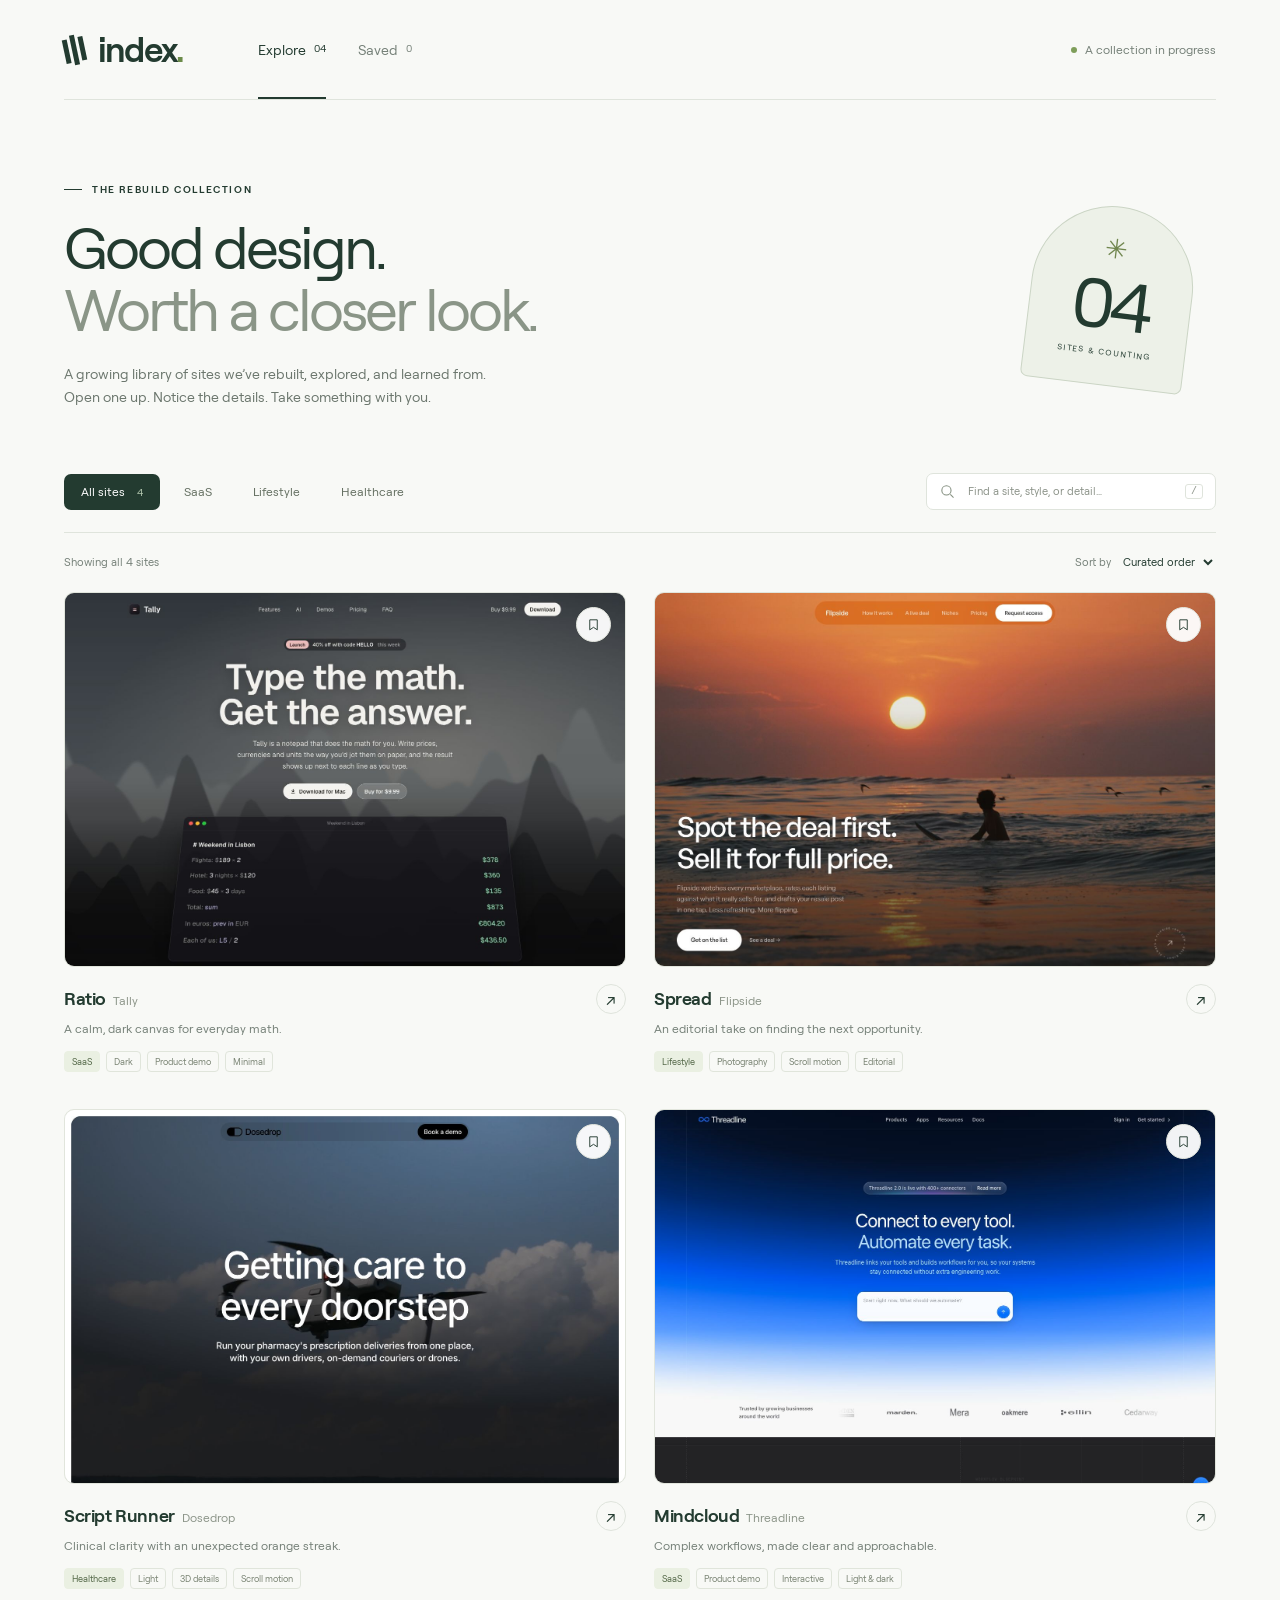
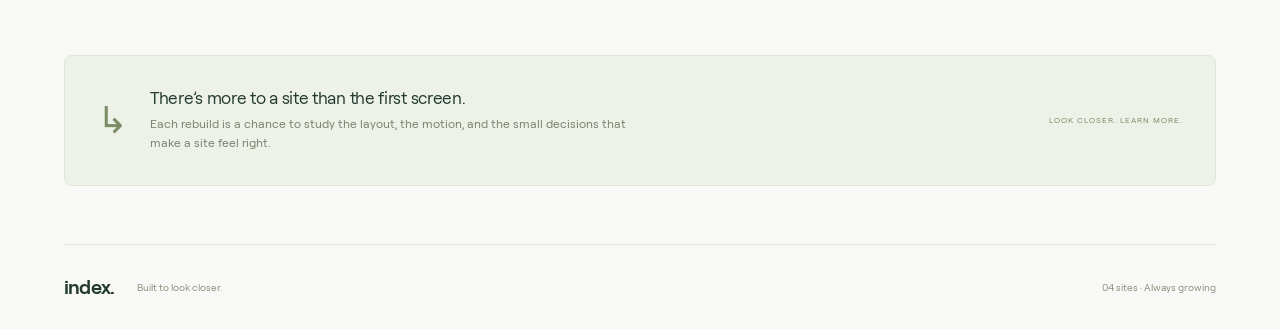
==== index.html @ 96e9b17b "Publish Index and four finished practice rebuilds" ====
<!doctype html>
<html lang="en">
<head>
  <base href="./rebuilds/07-index/">
  <meta charset="utf-8">
  <meta name="viewport" content="width=device-width, initial-scale=1">
  <meta name="theme-color" content="#f8f9f6">
  <meta name="description" content="A growing library of websites rebuilt, explored, and learned from.">
  <title>Index — a library of good design</title>
  <link rel="icon" href="data:image/svg+xml,%3Csvg xmlns='http://www.w3.org/2000/svg' viewBox='0 0 40 40'%3E%3Crect width='40' height='40' rx='10' fill='%23254035'/%3E%3Cpath d='M12 10h5v20h-5zm11 0h5v20h-5z' fill='%23d7f78b'/%3E%3C/svg%3E">
  <link rel="stylesheet" href="styles.css?v=2">
  <script src="script.js?v=1" defer></script>
</head>
<body>
  <div class="page">
    <header class="header">
      <a class="brand" href="./" aria-label="Index home"><span class="brand-mark" aria-hidden="true"><i></i><i></i><i></i></span>index<span class="brand-dot">.</span></a>
      <nav aria-label="Collection"><button class="nav-link active" data-view="all" aria-pressed="true">Explore <span>04</span></button><button class="nav-link" data-view="saved" aria-pressed="false">Saved <span id="savedCount">0</span></button></nav>
      <span class="header-note"><span class="status-dot"></span>A collection in progress</span>
    </header>
    <main>
      <section class="intro" aria-labelledby="title">
        <div class="intro-copy"><p class="eyebrow"><span></span>THE REBUILD COLLECTION</p><h1 id="title">Good design.<br><span>Worth a closer look.</span></h1><p class="intro-description">A growing library of sites we’ve rebuilt, explored, and learned from. Open one up. Notice the details. Take something with you.</p></div>
        <div class="collection-stamp" aria-label="Four sites and counting"><span class="stamp-stars" aria-hidden="true">✳</span><span class="stamp-number">04</span><span class="stamp-label">SITES & COUNTING</span></div>
      </section>
      <section class="collection" aria-label="Website collection">
        <div class="browse-bar"><div class="filters" role="group" aria-label="Filter by category"><button class="filter active" data-category="all" aria-pressed="true">All sites <span>4</span></button><button class="filter" data-category="saas" aria-pressed="false">SaaS</button><button class="filter" data-category="lifestyle" aria-pressed="false">Lifestyle</button><button class="filter" data-category="healthcare" aria-pressed="false">Healthcare</button></div><label class="search"><svg viewBox="0 0 24 24" aria-hidden="true"><circle cx="10.5" cy="10.5" r="6.5"/><path d="m16 16 4.5 4.5"/></svg><input id="search" type="search" placeholder="Find a site, style, or detail…" aria-label="Search sites"><kbd>/</kbd></label></div>
        <div class="results-bar"><p id="resultCount" aria-live="polite">Showing all 4 sites</p><label class="sort">Sort by <select id="sort" aria-label="Sort sites"><option value="curated">Curated order</option><option value="newest">Newest added</option><option value="az">Name: A–Z</option></select></label></div>
        <div class="site-grid" id="siteGrid"></div>
        <div class="empty" id="empty" hidden><span aria-hidden="true">⌕</span><h2 id="emptyTitle">Nothing here just yet.</h2><p id="emptyMessage">Try another search or a different category.</p><button class="button" id="reset">Show all sites <span aria-hidden="true">↗</span></button></div>
        <noscript><p>Enable JavaScript to browse the collection. You can also visit <a href="../01-ratio/">Ratio</a>, <a href="../02-spread/">Spread</a>, <a href="../04-scriptrunner/">Script Runner</a>, or <a href="../05-mindcloud/">Mindcloud</a> directly.</p></noscript>
      </section>
      <section class="endnote"><div class="endnote-icon" aria-hidden="true">↳</div><div><h2>There’s more to a site than the first screen.</h2><p>Each rebuild is a chance to study the layout, the motion, and the small decisions that make a site feel right.</p></div><span class="endnote-label">LOOK CLOSER. LEARN MORE.</span></section>
    </main>
    <footer><a class="footer-brand" href="./">index.</a><p>Built to look closer.</p><span>04 sites · Always growing</span></footer>
  </div>
  <dialog id="detail" aria-labelledby="detailTitle"><div class="dialog-top"><span class="eyebrow">INSIDE THE REBUILD</span><button id="closeDetail" class="close" aria-label="Close site details">×</button></div><div id="detailContent"></div></dialog>
</body>
</html>
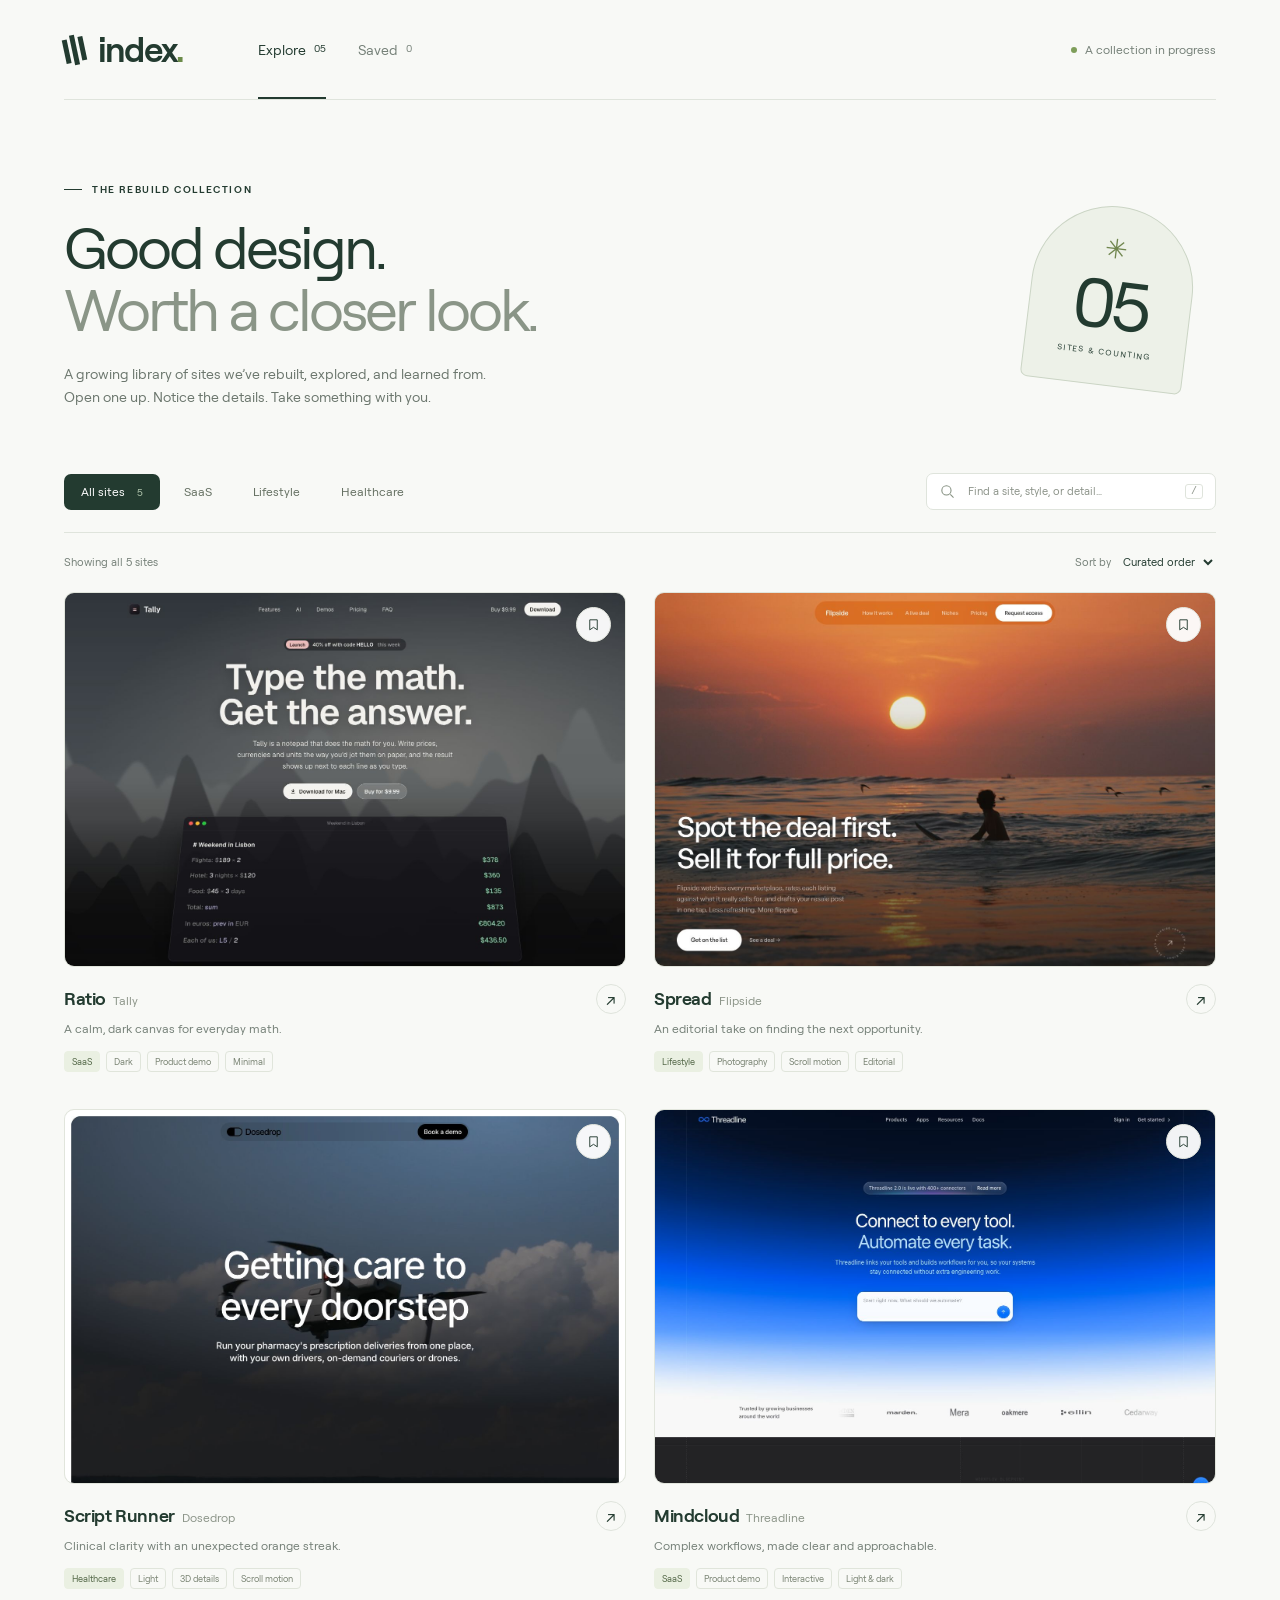
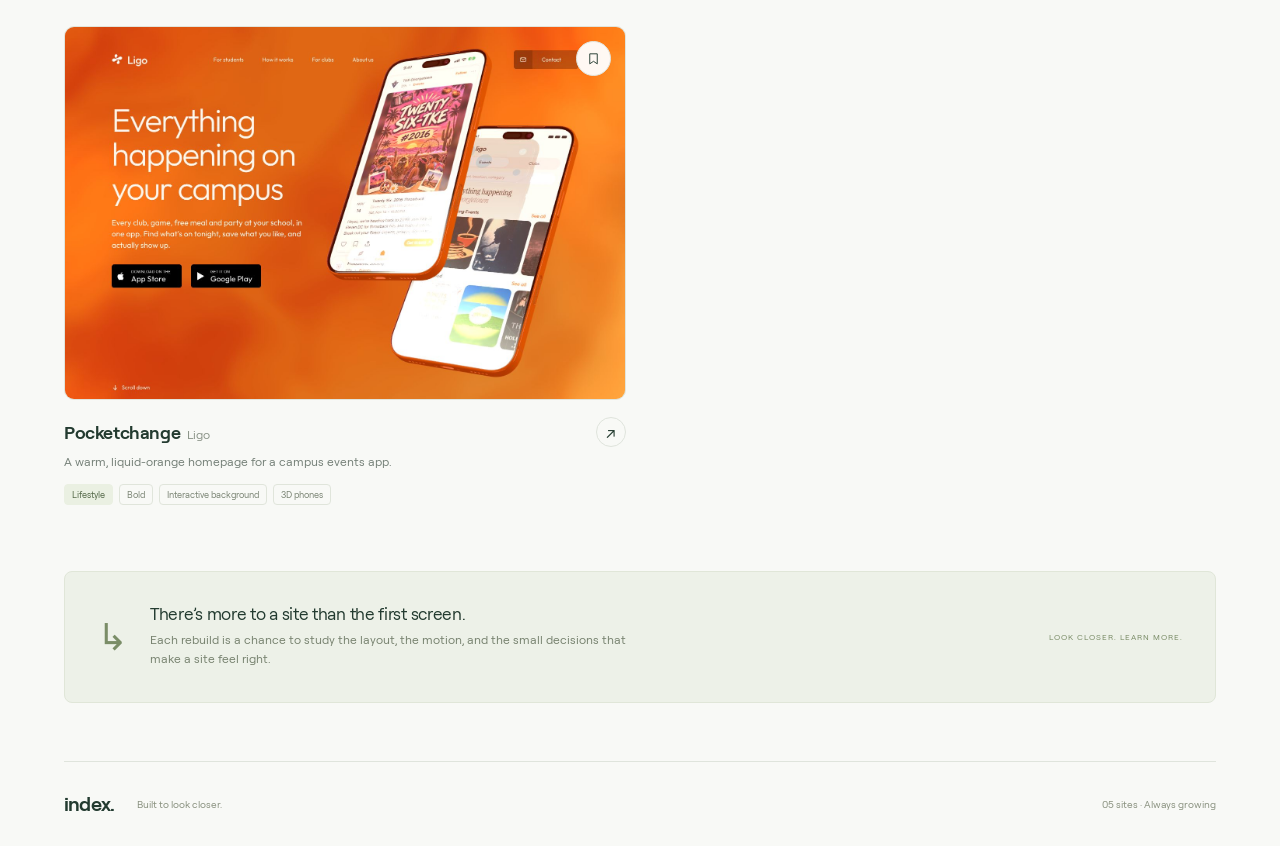
==== commit 8fece8eb: "Add Ligo homepage v4 (Pocketchange -> Ligo) as the fifth site Co-Authored-By: Claude Opus 5.5 <norep" ====
--- a/index.html
+++ b/index.html
@@ -9,30 +9,30 @@
   <title>Index — a library of good design</title>
   <link rel="icon" href="data:image/svg+xml,%3Csvg xmlns='http://www.w3.org/2000/svg' viewBox='0 0 40 40'%3E%3Crect width='40' height='40' rx='10' fill='%23254035'/%3E%3Cpath d='M12 10h5v20h-5zm11 0h5v20h-5z' fill='%23d7f78b'/%3E%3C/svg%3E">
   <link rel="stylesheet" href="styles.css?v=2">
-  <script src="script.js?v=1" defer></script>
+  <script src="script.js?v=2" defer></script>
 </head>
 <body>
   <div class="page">
     <header class="header">
       <a class="brand" href="./" aria-label="Index home"><span class="brand-mark" aria-hidden="true"><i></i><i></i><i></i></span>index<span class="brand-dot">.</span></a>
-      <nav aria-label="Collection"><button class="nav-link active" data-view="all" aria-pressed="true">Explore <span>04</span></button><button class="nav-link" data-view="saved" aria-pressed="false">Saved <span id="savedCount">0</span></button></nav>
+      <nav aria-label="Collection"><button class="nav-link active" data-view="all" aria-pressed="true">Explore <span>05</span></button><button class="nav-link" data-view="saved" aria-pressed="false">Saved <span id="savedCount">0</span></button></nav>
       <span class="header-note"><span class="status-dot"></span>A collection in progress</span>
     </header>
     <main>
       <section class="intro" aria-labelledby="title">
         <div class="intro-copy"><p class="eyebrow"><span></span>THE REBUILD COLLECTION</p><h1 id="title">Good design.<br><span>Worth a closer look.</span></h1><p class="intro-description">A growing library of sites we’ve rebuilt, explored, and learned from. Open one up. Notice the details. Take something with you.</p></div>
-        <div class="collection-stamp" aria-label="Four sites and counting"><span class="stamp-stars" aria-hidden="true">✳</span><span class="stamp-number">04</span><span class="stamp-label">SITES & COUNTING</span></div>
+        <div class="collection-stamp" aria-label="Five sites and counting"><span class="stamp-stars" aria-hidden="true">✳</span><span class="stamp-number">05</span><span class="stamp-label">SITES & COUNTING</span></div>
       </section>
       <section class="collection" aria-label="Website collection">
-        <div class="browse-bar"><div class="filters" role="group" aria-label="Filter by category"><button class="filter active" data-category="all" aria-pressed="true">All sites <span>4</span></button><button class="filter" data-category="saas" aria-pressed="false">SaaS</button><button class="filter" data-category="lifestyle" aria-pressed="false">Lifestyle</button><button class="filter" data-category="healthcare" aria-pressed="false">Healthcare</button></div><label class="search"><svg viewBox="0 0 24 24" aria-hidden="true"><circle cx="10.5" cy="10.5" r="6.5"/><path d="m16 16 4.5 4.5"/></svg><input id="search" type="search" placeholder="Find a site, style, or detail…" aria-label="Search sites"><kbd>/</kbd></label></div>
-        <div class="results-bar"><p id="resultCount" aria-live="polite">Showing all 4 sites</p><label class="sort">Sort by <select id="sort" aria-label="Sort sites"><option value="curated">Curated order</option><option value="newest">Newest added</option><option value="az">Name: A–Z</option></select></label></div>
+        <div class="browse-bar"><div class="filters" role="group" aria-label="Filter by category"><button class="filter active" data-category="all" aria-pressed="true">All sites <span>5</span></button><button class="filter" data-category="saas" aria-pressed="false">SaaS</button><button class="filter" data-category="lifestyle" aria-pressed="false">Lifestyle</button><button class="filter" data-category="healthcare" aria-pressed="false">Healthcare</button></div><label class="search"><svg viewBox="0 0 24 24" aria-hidden="true"><circle cx="10.5" cy="10.5" r="6.5"/><path d="m16 16 4.5 4.5"/></svg><input id="search" type="search" placeholder="Find a site, style, or detail…" aria-label="Search sites"><kbd>/</kbd></label></div>
+        <div class="results-bar"><p id="resultCount" aria-live="polite">Showing all 5 sites</p><label class="sort">Sort by <select id="sort" aria-label="Sort sites"><option value="curated">Curated order</option><option value="newest">Newest added</option><option value="az">Name: A–Z</option></select></label></div>
         <div class="site-grid" id="siteGrid"></div>
         <div class="empty" id="empty" hidden><span aria-hidden="true">⌕</span><h2 id="emptyTitle">Nothing here just yet.</h2><p id="emptyMessage">Try another search or a different category.</p><button class="button" id="reset">Show all sites <span aria-hidden="true">↗</span></button></div>
-        <noscript><p>Enable JavaScript to browse the collection. You can also visit <a href="../01-ratio/">Ratio</a>, <a href="../02-spread/">Spread</a>, <a href="../04-scriptrunner/">Script Runner</a>, or <a href="../05-mindcloud/">Mindcloud</a> directly.</p></noscript>
+        <noscript><p>Enable JavaScript to browse the collection. You can also visit <a href="../01-ratio/">Ratio</a>, <a href="../02-spread/">Spread</a>, <a href="../04-scriptrunner/">Script Runner</a>, <a href="../05-mindcloud/">Mindcloud</a>, or <a href="../../proposednewsite-v4/">Ligo</a> directly.</p></noscript>
       </section>
       <section class="endnote"><div class="endnote-icon" aria-hidden="true">↳</div><div><h2>There’s more to a site than the first screen.</h2><p>Each rebuild is a chance to study the layout, the motion, and the small decisions that make a site feel right.</p></div><span class="endnote-label">LOOK CLOSER. LEARN MORE.</span></section>
     </main>
-    <footer><a class="footer-brand" href="./">index.</a><p>Built to look closer.</p><span>04 sites · Always growing</span></footer>
+    <footer><a class="footer-brand" href="./">index.</a><p>Built to look closer.</p><span>05 sites · Always growing</span></footer>
   </div>
   <dialog id="detail" aria-labelledby="detailTitle"><div class="dialog-top"><span class="eyebrow">INSIDE THE REBUILD</span><button id="closeDetail" class="close" aria-label="Close site details">×</button></div><div id="detailContent"></div></dialog>
 </body>
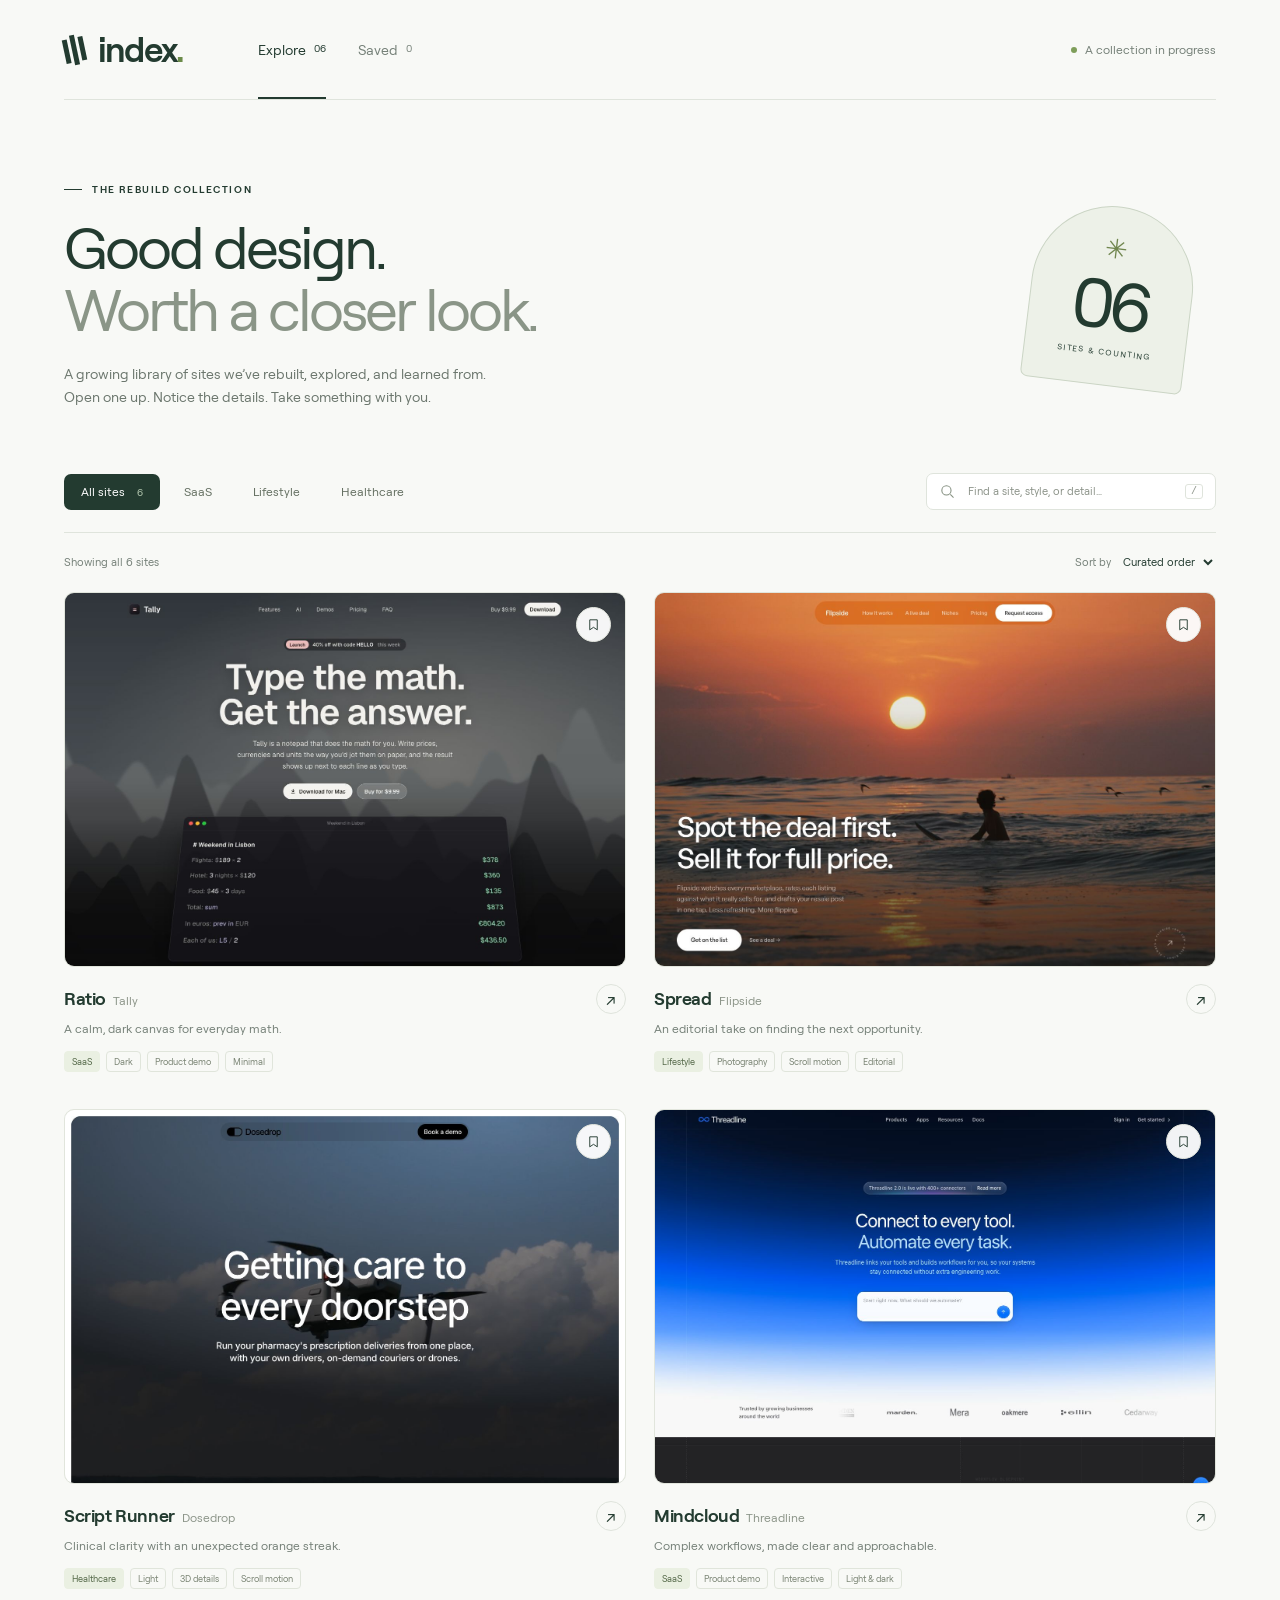
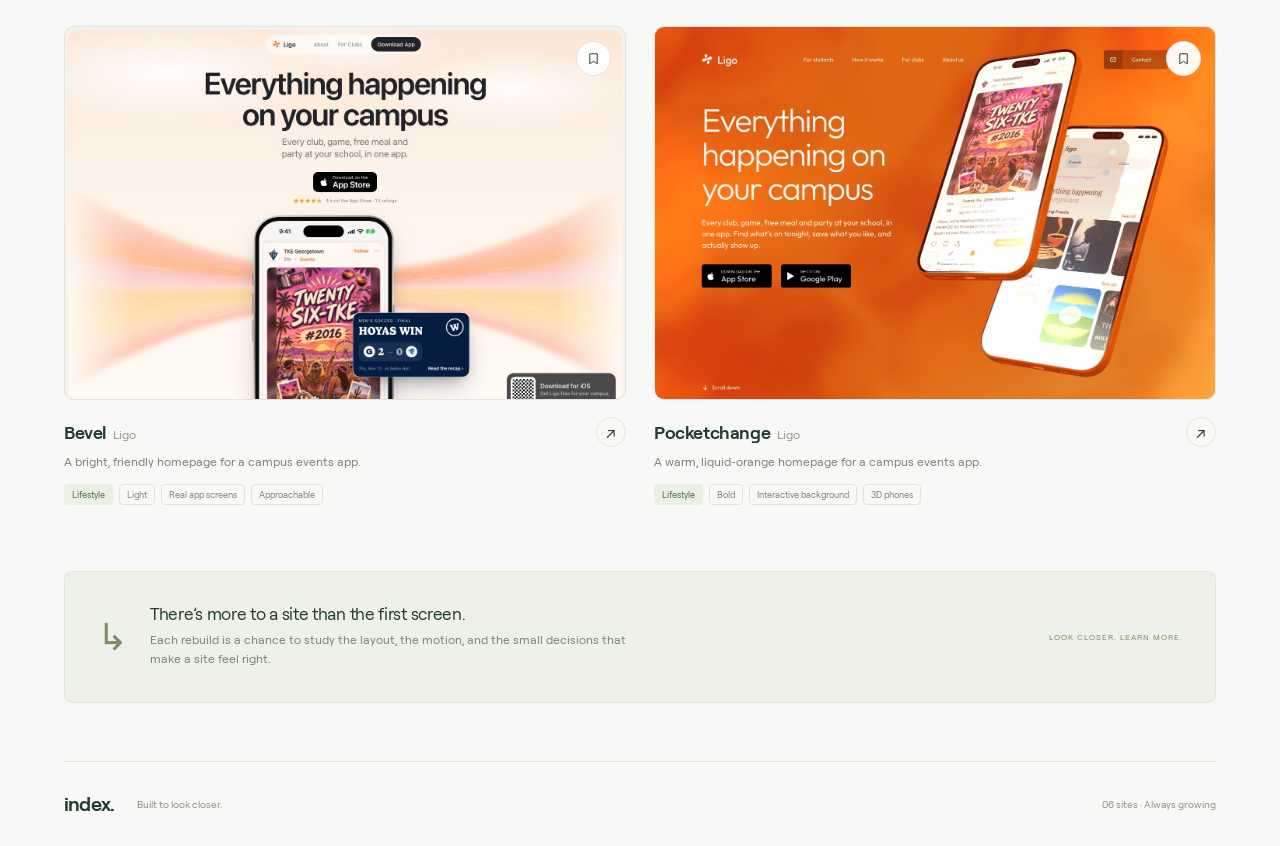
==== commit 2dce14c1: "Add Ligo homepage v3 (Bevel -> Ligo) as the sixth site Co-Authored-By: Claude Opus 5.5 <noreply@anth" ====
--- a/index.html
+++ b/index.html
@@ -9,30 +9,30 @@
   <title>Index — a library of good design</title>
   <link rel="icon" href="data:image/svg+xml,%3Csvg xmlns='http://www.w3.org/2000/svg' viewBox='0 0 40 40'%3E%3Crect width='40' height='40' rx='10' fill='%23254035'/%3E%3Cpath d='M12 10h5v20h-5zm11 0h5v20h-5z' fill='%23d7f78b'/%3E%3C/svg%3E">
   <link rel="stylesheet" href="styles.css?v=2">
-  <script src="script.js?v=2" defer></script>
+  <script src="script.js?v=3" defer></script>
 </head>
 <body>
   <div class="page">
     <header class="header">
       <a class="brand" href="./" aria-label="Index home"><span class="brand-mark" aria-hidden="true"><i></i><i></i><i></i></span>index<span class="brand-dot">.</span></a>
-      <nav aria-label="Collection"><button class="nav-link active" data-view="all" aria-pressed="true">Explore <span>05</span></button><button class="nav-link" data-view="saved" aria-pressed="false">Saved <span id="savedCount">0</span></button></nav>
+      <nav aria-label="Collection"><button class="nav-link active" data-view="all" aria-pressed="true">Explore <span>06</span></button><button class="nav-link" data-view="saved" aria-pressed="false">Saved <span id="savedCount">0</span></button></nav>
       <span class="header-note"><span class="status-dot"></span>A collection in progress</span>
     </header>
     <main>
       <section class="intro" aria-labelledby="title">
         <div class="intro-copy"><p class="eyebrow"><span></span>THE REBUILD COLLECTION</p><h1 id="title">Good design.<br><span>Worth a closer look.</span></h1><p class="intro-description">A growing library of sites we’ve rebuilt, explored, and learned from. Open one up. Notice the details. Take something with you.</p></div>
-        <div class="collection-stamp" aria-label="Five sites and counting"><span class="stamp-stars" aria-hidden="true">✳</span><span class="stamp-number">05</span><span class="stamp-label">SITES & COUNTING</span></div>
+        <div class="collection-stamp" aria-label="Six sites and counting"><span class="stamp-stars" aria-hidden="true">✳</span><span class="stamp-number">06</span><span class="stamp-label">SITES & COUNTING</span></div>
       </section>
       <section class="collection" aria-label="Website collection">
-        <div class="browse-bar"><div class="filters" role="group" aria-label="Filter by category"><button class="filter active" data-category="all" aria-pressed="true">All sites <span>5</span></button><button class="filter" data-category="saas" aria-pressed="false">SaaS</button><button class="filter" data-category="lifestyle" aria-pressed="false">Lifestyle</button><button class="filter" data-category="healthcare" aria-pressed="false">Healthcare</button></div><label class="search"><svg viewBox="0 0 24 24" aria-hidden="true"><circle cx="10.5" cy="10.5" r="6.5"/><path d="m16 16 4.5 4.5"/></svg><input id="search" type="search" placeholder="Find a site, style, or detail…" aria-label="Search sites"><kbd>/</kbd></label></div>
-        <div class="results-bar"><p id="resultCount" aria-live="polite">Showing all 5 sites</p><label class="sort">Sort by <select id="sort" aria-label="Sort sites"><option value="curated">Curated order</option><option value="newest">Newest added</option><option value="az">Name: A–Z</option></select></label></div>
+        <div class="browse-bar"><div class="filters" role="group" aria-label="Filter by category"><button class="filter active" data-category="all" aria-pressed="true">All sites <span>6</span></button><button class="filter" data-category="saas" aria-pressed="false">SaaS</button><button class="filter" data-category="lifestyle" aria-pressed="false">Lifestyle</button><button class="filter" data-category="healthcare" aria-pressed="false">Healthcare</button></div><label class="search"><svg viewBox="0 0 24 24" aria-hidden="true"><circle cx="10.5" cy="10.5" r="6.5"/><path d="m16 16 4.5 4.5"/></svg><input id="search" type="search" placeholder="Find a site, style, or detail…" aria-label="Search sites"><kbd>/</kbd></label></div>
+        <div class="results-bar"><p id="resultCount" aria-live="polite">Showing all 6 sites</p><label class="sort">Sort by <select id="sort" aria-label="Sort sites"><option value="curated">Curated order</option><option value="newest">Newest added</option><option value="az">Name: A–Z</option></select></label></div>
         <div class="site-grid" id="siteGrid"></div>
         <div class="empty" id="empty" hidden><span aria-hidden="true">⌕</span><h2 id="emptyTitle">Nothing here just yet.</h2><p id="emptyMessage">Try another search or a different category.</p><button class="button" id="reset">Show all sites <span aria-hidden="true">↗</span></button></div>
-        <noscript><p>Enable JavaScript to browse the collection. You can also visit <a href="../01-ratio/">Ratio</a>, <a href="../02-spread/">Spread</a>, <a href="../04-scriptrunner/">Script Runner</a>, <a href="../05-mindcloud/">Mindcloud</a>, or <a href="../../proposednewsite-v4/">Ligo</a> directly.</p></noscript>
+        <noscript><p>Enable JavaScript to browse the collection. You can also visit <a href="../01-ratio/">Ratio</a>, <a href="../02-spread/">Spread</a>, <a href="../04-scriptrunner/">Script Runner</a>, <a href="../05-mindcloud/">Mindcloud</a>, <a href="../../proposednewsite-v3/">Ligo v3</a>, or <a href="../../proposednewsite-v4/">Ligo v4</a> directly.</p></noscript>
       </section>
       <section class="endnote"><div class="endnote-icon" aria-hidden="true">↳</div><div><h2>There’s more to a site than the first screen.</h2><p>Each rebuild is a chance to study the layout, the motion, and the small decisions that make a site feel right.</p></div><span class="endnote-label">LOOK CLOSER. LEARN MORE.</span></section>
     </main>
-    <footer><a class="footer-brand" href="./">index.</a><p>Built to look closer.</p><span>05 sites · Always growing</span></footer>
+    <footer><a class="footer-brand" href="./">index.</a><p>Built to look closer.</p><span>06 sites · Always growing</span></footer>
   </div>
   <dialog id="detail" aria-labelledby="detailTitle"><div class="dialog-top"><span class="eyebrow">INSIDE THE REBUILD</span><button id="closeDetail" class="close" aria-label="Close site details">×</button></div><div id="detailContent"></div></dialog>
 </body>
